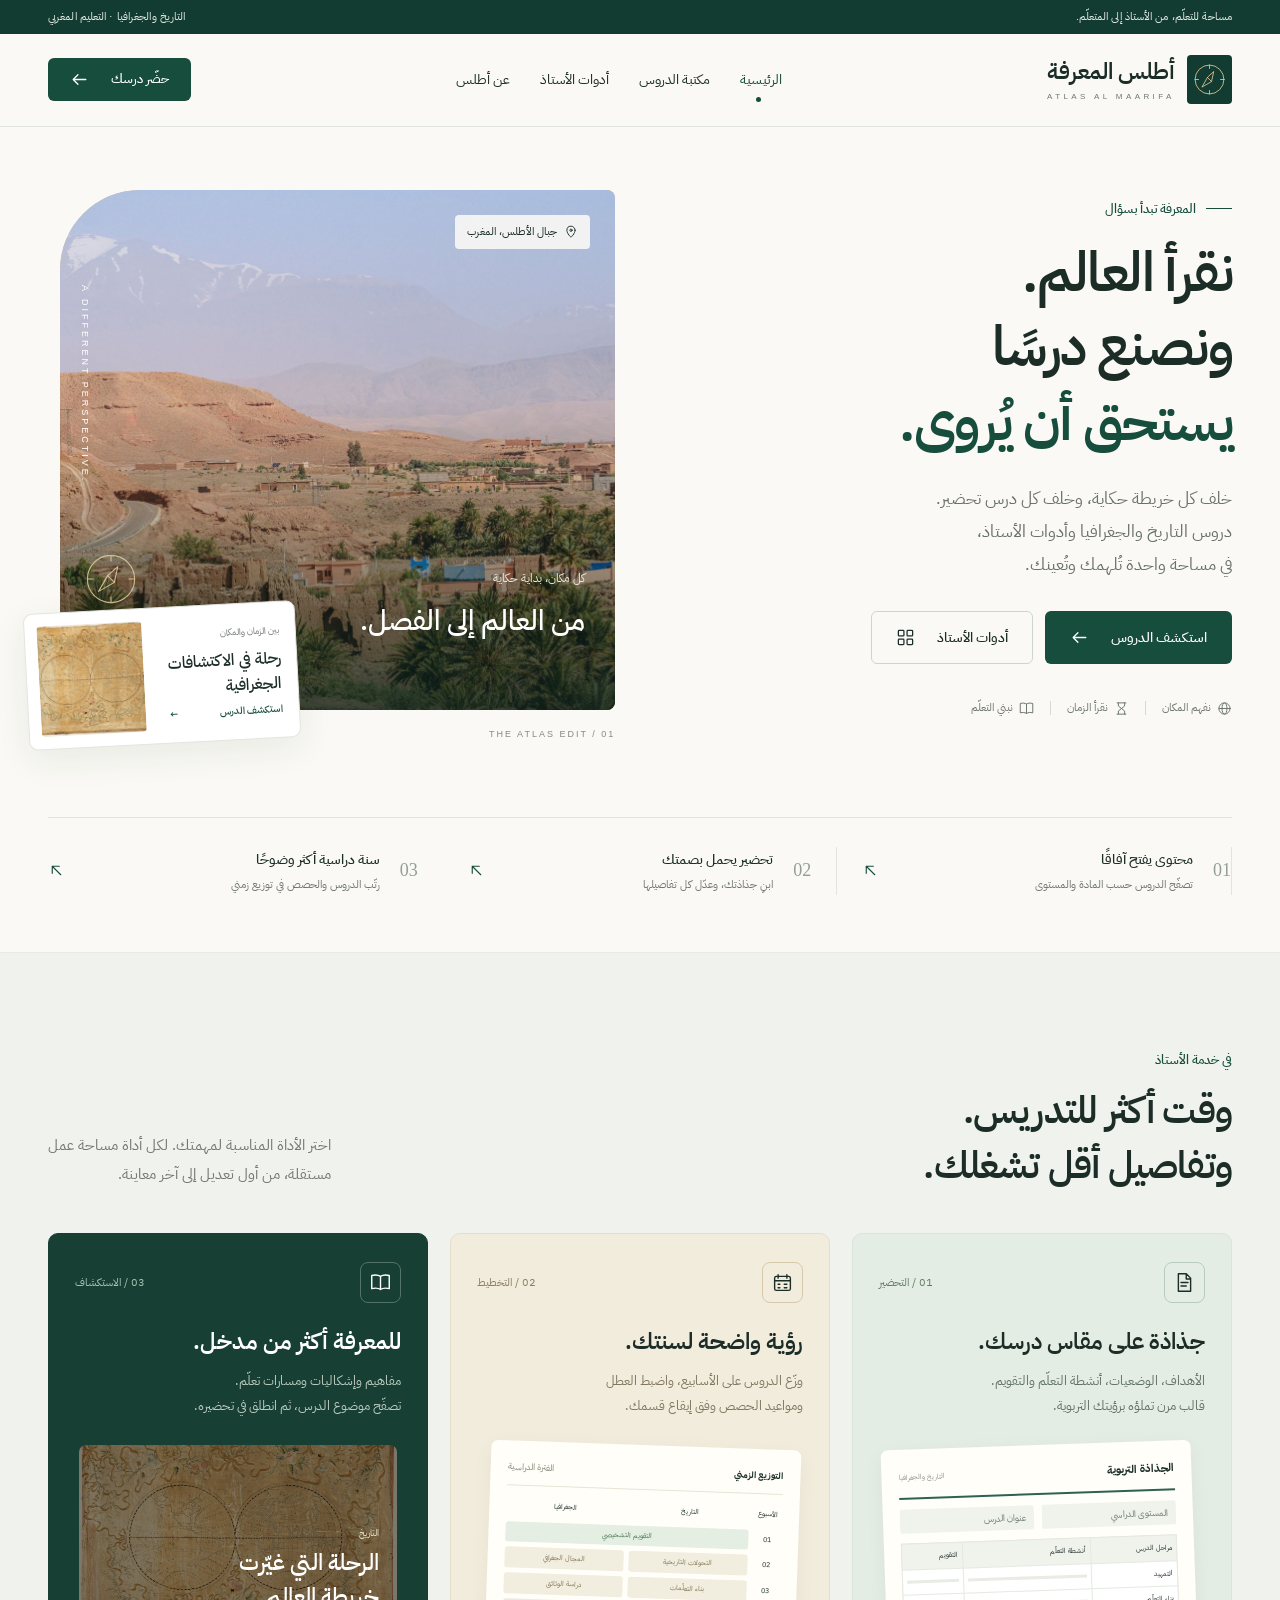
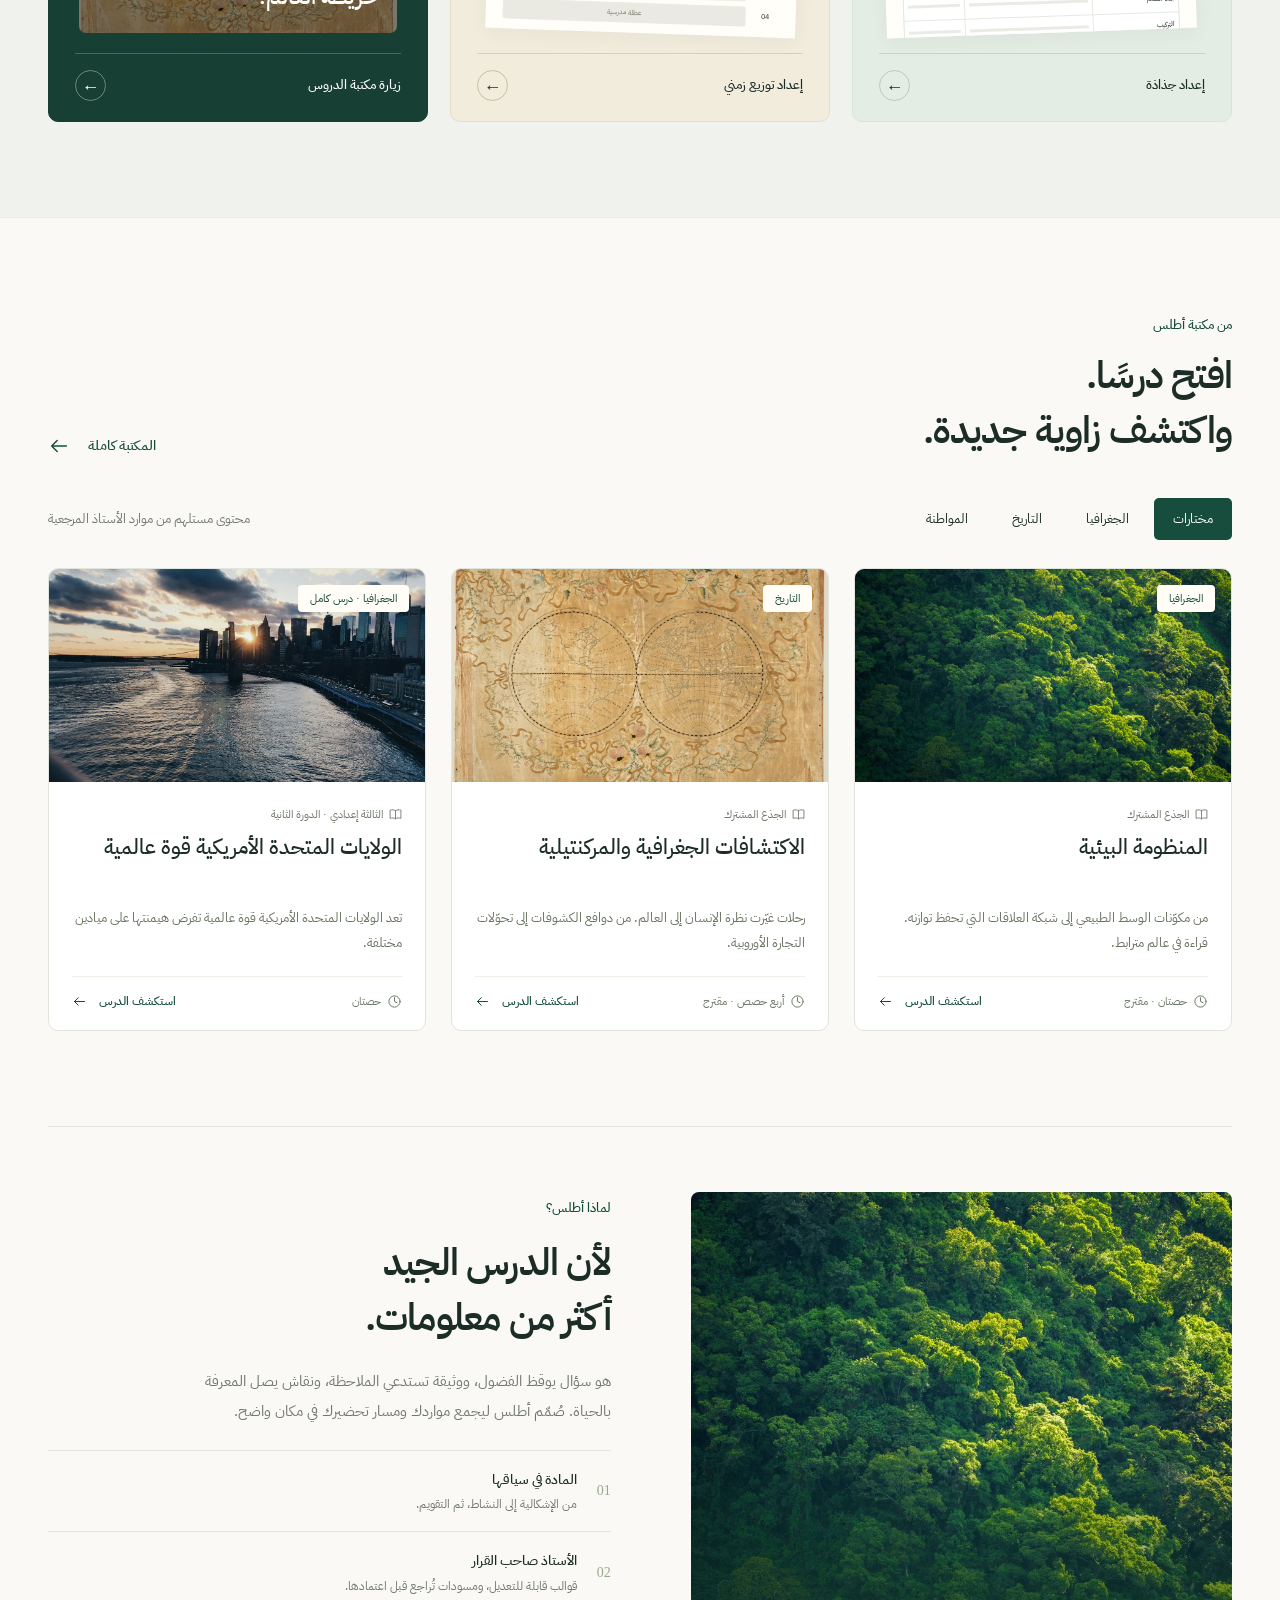
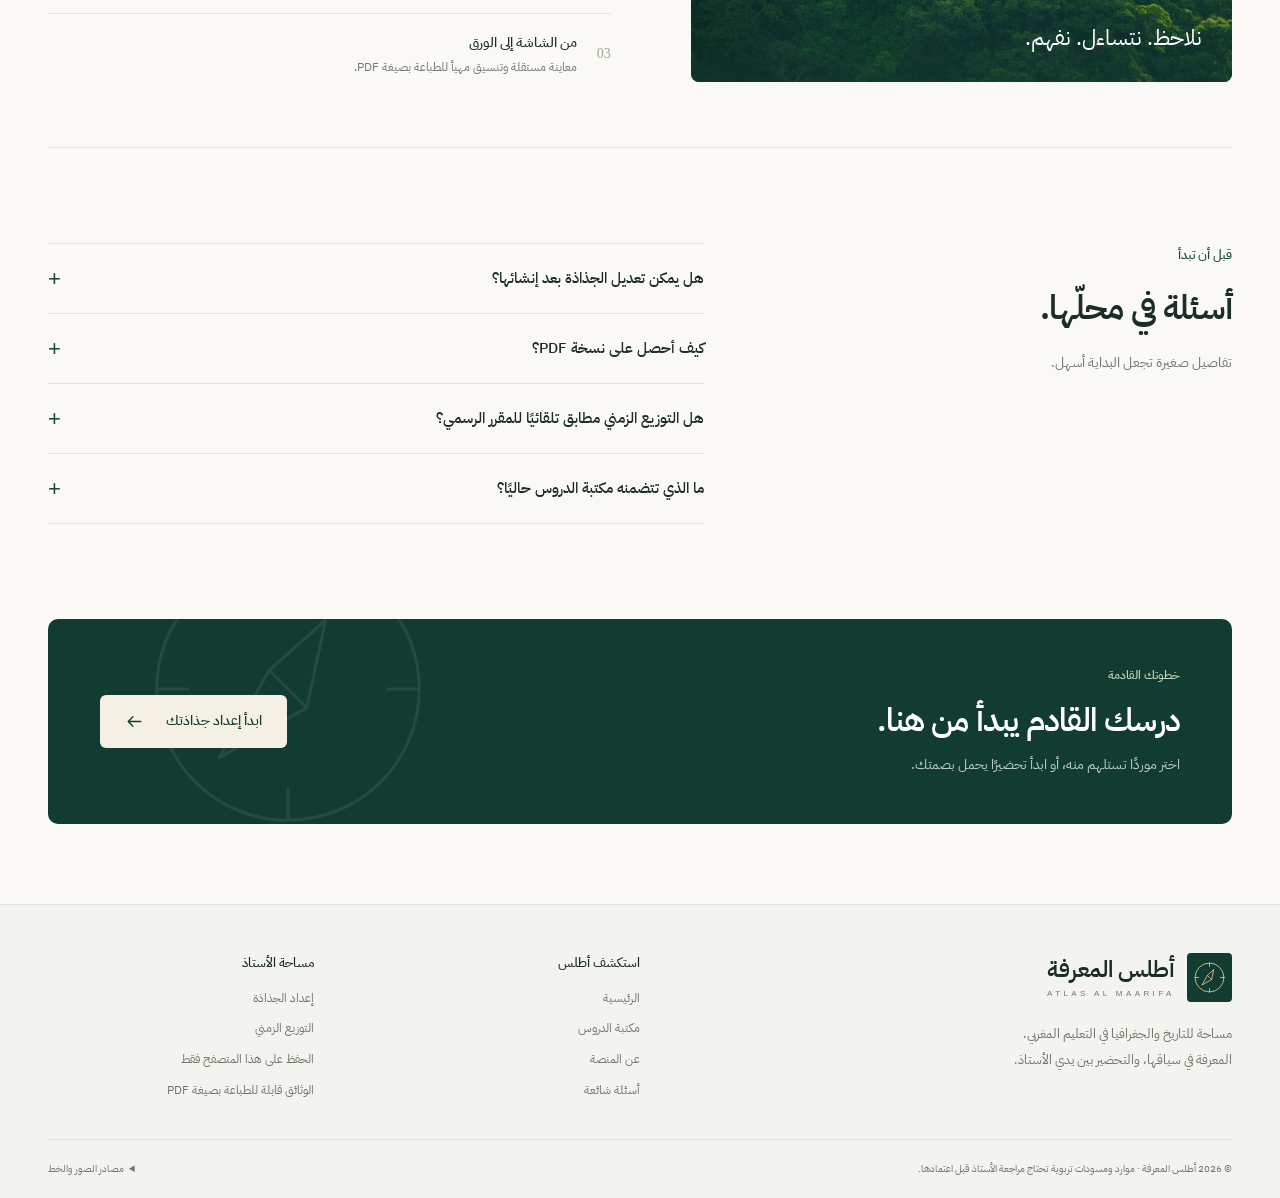
==== atlas-almaarifa/index.html @ 3ba86416 "Add Atlas Almaarifa history and geography teaching website Static Arabic (RTL) site for a Moroccan h" ====
<!doctype html>
<html lang="ar" dir="rtl">
<head>
  <meta charset="utf-8"><meta name="viewport" content="width=device-width,initial-scale=1">
  <title>أطلس المعرفة — نقرأ العالم، ونصنع الدرس</title>
  <meta name="description" content="مساحة لأستاذ التاريخ والجغرافيا في التعليم المغربي: دروس رقمية، إعداد الجذاذات والتوزيع الزمني، ووثائق جاهزة للطباعة.">
  <link rel="icon" href="assets/favicon.svg" type="image/svg+xml">
  <link rel="preload" href="assets/arabic-regular.ttf" as="font" type="font/ttf" crossorigin>
  <link rel="preload" href="assets/arabic-bold.ttf" as="font" type="font/ttf" crossorigin>
  <link rel="stylesheet" href="styles.css"><script src="data.js" defer></script><script src="app.js" defer></script>
</head>
<body data-page="home">
  <a class="skip-link" href="#main">تجاوز إلى المحتوى</a>
  <div class="announcement"><div class="container"><span>مساحة للتعلّم، من الأستاذ إلى المتعلّم.</span><span>التاريخ والجغرافيا · التعليم المغربي</span></div></div>
  <header id="siteHeader"></header>
  <main id="main">
    <section class="hero container">
      <div class="hero-copy">
        <p class="eyebrow"><span class="small-line"></span> المعرفة تبدأ بسؤال</p>
        <h1>نقرأ العالم.<br>ونصنع درسًا<br><span>يستحق أن يُروى.</span></h1>
        <p class="hero-description">خلف كل خريطة حكاية، وخلف كل درس تحضير.<br>دروس التاريخ والجغرافيا وأدوات الأستاذ،<br class="desktop-only"> في مساحة واحدة تُلهمك وتُعينك.</p>
        <div class="button-row"><a class="button primary" href="lessons.html">استكشف الدروس <svg><use href="assets/icons.svg#arrow"/></svg></a><a class="button outline" href="#services">أدوات الأستاذ <svg><use href="assets/icons.svg#grid"/></svg></a></div>
        <div class="hero-topics"><span><svg><use href="assets/icons.svg#globe"/></svg> نفهم المكان</span><i></i><span><svg><use href="assets/icons.svg#history"/></svg> نقرأ الزمان</span><i></i><span><svg><use href="assets/icons.svg#book"/></svg> نبني التعلّم</span></div>
      </div>
      <div class="hero-visual">
        <figure class="landscape">
          <img src="assets/atlas.jpg" alt="قرية وواحة نخيل أمام جبال الأطلس بالمغرب" width="1600" height="1044" fetchpriority="high">
          <div class="photo-location"><svg><use href="assets/icons.svg#pin"/></svg> جبال الأطلس، المغرب</div>
          <span class="vertical-caption" lang="en" dir="ltr">A DIFFERENT PERSPECTIVE.</span>
          <figcaption><span>كل مكان، بداية حكاية</span><strong>من العالم إلى الفصل.</strong></figcaption>
          <div class="compass-mark" aria-hidden="true"><svg><use href="assets/icons.svg#compass"/></svg></div>
        </figure>
        <a class="floating-note" href="lesson.html?id=discoveries"><img src="assets/map.jpg" alt="" width="120" height="105"><span><small>بين الزمان والمكان</small><strong>رحلة في الاكتشافات<br>الجغرافية</strong><b>استكشف الدرس <span aria-hidden="true">←</span></b></span></a>
        <span class="visual-index" dir="ltr">THE ATLAS EDIT / 01</span>
      </div>
    </section>
    <div class="path-strip container">
      <a href="lessons.html"><span class="step-no">01</span><div><strong>محتوى يفتح آفاقًا</strong><span>تصفّح الدروس حسب المادة والمستوى</span></div><svg><use href="assets/icons.svg#arrow-up"/></svg></a>
      <a href="fiche.html"><span class="step-no">02</span><div><strong>تحضير يحمل بصمتك</strong><span>ابنِ جذاذتك، وعدّل كل تفاصيلها</span></div><svg><use href="assets/icons.svg#arrow-up"/></svg></a>
      <a href="schedule.html"><span class="step-no">03</span><div><strong>سنة دراسية أكثر وضوحًا</strong><span>رتّب الدروس والحصص في توزيع زمني</span></div><svg><use href="assets/icons.svg#arrow-up"/></svg></a>
    </div>
    <section class="services-section section" id="services">
      <div class="container">
        <div class="section-heading"><div><p class="eyebrow">في خدمة الأستاذ</p><h2>وقت أكثر للتدريس.<br>وتفاصيل أقل تشغلك.</h2></div><p class="section-intro">اختر الأداة المناسبة لمهمتك. لكل أداة مساحة عمل<br class="desktop-only"> مستقلة، من أول تعديل إلى آخر معاينة.</p></div>
        <div class="services-grid">
          <a class="service-card mint" href="fiche.html">
            <div class="service-top"><span class="icon-tile"><svg><use href="assets/icons.svg#document"/></svg></span><span class="service-number">01 / التحضير</span></div>
            <h3>جذاذة على مقاس درسك.</h3><p>الأهداف، الوضعيات، أنشطة التعلّم والتقويم.<br>قالب مرن تملؤه برؤيتك التربوية.</p>
            <div class="mini-document" aria-hidden="true"><div class="mini-doc-head"><b>الجذاذة التربوية</b><span>التاريخ والجغرافيا</span></div><div class="mini-pills"><i>المستوى الدراسي</i><i>عنوان الدرس</i></div><div class="mini-table"><b>مراحل الدرس</b><b>أنشطة التعلّم</b><b>التقويم</b><span>التمهيد</span><i></i><i></i><span>بناء التعلّم</span><i></i><i></i><span>التركيب</span><i></i><i></i></div></div>
            <div class="service-link">إعداد جذاذة <span class="circle-arrow">←</span></div>
          </a>
          <a class="service-card sand" href="schedule.html">
            <div class="service-top"><span class="icon-tile"><svg><use href="assets/icons.svg#calendar"/></svg></span><span class="service-number">02 / التخطيط</span></div>
            <h3>رؤية واضحة لسنتك.</h3><p>وزّع الدروس على الأسابيع، واضبط العطل<br>ومواعيد الحصص وفق إيقاع قسمك.</p>
            <div class="mini-calendar" aria-hidden="true"><div><b>التوزيع الزمني</b><span>الفترة الدراسية</span></div><div class="calendar-columns"><span>الأسبوع</span><span>التاريخ</span><span>الجغرافيا</span><b>01</b><i class="cal-teal">التقويم التشخيصي</i><b>02</b><i>التحولات التاريخية</i><i>المجال الجغرافي</i><b>03</b><i>بناء التعلّمات</i><i>دراسة الوثائق</i><b>04</b><i class="cal-holiday">عطلة مدرسية</i></div></div>
            <div class="service-link">إعداد توزيع زمني <span class="circle-arrow">←</span></div>
          </a>
          <a class="service-card dark-service" href="lessons.html">
            <div class="service-top"><span class="icon-tile"><svg><use href="assets/icons.svg#book"/></svg></span><span class="service-number">03 / الاستكشاف</span></div>
            <h3>للمعرفة أكثر من مدخل.</h3><p>مفاهيم وإشكاليات ومسارات تعلّم.<br>تصفّح موضوع الدرس، ثم انطلق في تحضيره.</p>
            <div class="mini-library" aria-hidden="true"><img src="assets/map.jpg" alt="" loading="lazy"><div><small>التاريخ</small><b>الرحلة التي غيّرت<br>خريطة العالم.</b></div></div>
            <div class="service-link">زيارة مكتبة الدروس <span class="circle-arrow">←</span></div>
          </a>
        </div>
      </div>
    </section>
    <section class="section container lessons-section" id="featured">
      <div class="section-heading"><div><p class="eyebrow">من مكتبة أطلس</p><h2>افتح درسًا.<br>واكتشف زاوية جديدة.</h2></div><a href="lessons.html" class="text-link">المكتبة كاملة <svg><use href="assets/icons.svg#arrow"/></svg></a></div>
      <div class="featured-toolbar"><div class="filter-tabs" aria-label="تصفية الدروس"><button class="active" data-home-filter="all" aria-pressed="true">مختارات</button><button data-home-filter="geography" aria-pressed="false">الجغرافيا</button><button data-home-filter="history" aria-pressed="false">التاريخ</button><button data-home-filter="citizenship" aria-pressed="false">المواطنة</button></div><span class="muted small">محتوى مستلهم من موارد الأستاذ المرجعية</span></div>
      <div id="featuredLessons" class="lesson-grid"></div>
    </section>
    <section class="about-section container" id="about">
      <div class="about-image"><img src="assets/forest.jpg" alt="تفاصيل غطاء غابوي كثيف في ضوء الشمس" loading="lazy" width="1200" height="800"><span>نلاحظ. نتساءل. نفهم.</span></div>
      <div class="about-copy"><p class="eyebrow">لماذا أطلس؟</p><h2>لأن الدرس الجيد<br>أكثر من معلومات.</h2><p>هو سؤال يوقظ الفضول، ووثيقة تستدعي الملاحظة، ونقاش يصل المعرفة بالحياة. صُمّم أطلس ليجمع مواردك ومسار تحضيرك في مكان واضح.</p><div class="about-points"><div><span>01</span><p><strong>المادة في سياقها</strong>من الإشكالية إلى النشاط، ثم التقويم.</p></div><div><span>02</span><p><strong>الأستاذ صاحب القرار</strong>قوالب قابلة للتعديل، ومسودات تُراجع قبل اعتمادها.</p></div><div><span>03</span><p><strong>من الشاشة إلى الورق</strong>معاينة مستقلة وتنسيق مهيأ للطباعة بصيغة PDF.</p></div></div></div>
    </section>
    <section class="faq-section section container" id="faq"><div><p class="eyebrow">قبل أن تبدأ</p><h2>أسئلة في محلّها.</h2><p class="muted">تفاصيل صغيرة تجعل البداية أسهل.</p></div><div class="faq-list">
      <details><summary>هل يمكن تعديل الجذاذة بعد إنشائها؟<span>+</span></summary><p>نعم. يمكنك تعديل بيانات الدرس والأهداف ومراحل الحصة، وإضافة الأنشطة أو حذفها. تتحدث المعاينة مباشرة، ويمكن حفظ مسودة على هذا المتصفح للعودة إليها.</p></details>
      <details><summary>كيف أحصل على نسخة PDF؟<span>+</span></summary><p>داخل صفحة الجذاذة أو التوزيع، اضغط «طباعة / حفظ PDF». في نافذة الطباعة اختر «حفظ بصيغة PDF». يُصدَّر محتوى الوثيقة وحده دون قوائم الموقع.</p></details>
      <details><summary>هل التوزيع الزمني مطابق تلقائيًا للمقرر الرسمي؟<span>+</span></summary><p>الأداة تنظّم الدروس التي تدخلها حسب تاريخ البداية والأسابيع والعطل التي تحددها. النموذج المقترح مسودة عمل، وليس تقويمًا رسميًا؛ راجع المقرر الوزاري والمنهاج المعتمد قبل اعتماده.</p></details>
      <details><summary>ما الذي تتضمنه مكتبة الدروس حاليًا؟<span>+</span></summary><p>تضم درس الولايات المتحدة الأمريكية للثالثة إعدادي بنصوص الملف الأصلي ووثائقه المعاد تنظيمها، إضافة إلى خمس بطاقات تقديم وتحضير لبقية الدروس.</p></details>
    </div></section>
    <section class="closing container"><div><p class="eyebrow">خطوتك القادمة</p><h2>درسك القادم يبدأ من هنا.</h2><p>اختر موردًا تستلهم منه، أو ابدأ تحضيرًا يحمل بصمتك.</p></div><a class="button light-button" href="fiche.html">ابدأ إعداد جذاذتك <svg><use href="assets/icons.svg#arrow"/></svg></a><svg class="closing-compass" aria-hidden="true"><use href="assets/icons.svg#compass"/></svg></section>
  </main>
  <footer id="siteFooter"></footer><div id="toast" role="status" aria-live="polite"></div>
</body></html>
---- atlas-almaarifa/styles.css ----
@font-face{font-family:Plex;src:url("assets/arabic-regular.ttf") format("truetype");font-weight:400;font-display:swap}
@font-face{font-family:Plex;src:url("assets/arabic-medium.ttf") format("truetype");font-weight:500;font-display:swap}
@font-face{font-family:Plex;src:url("assets/arabic-semibold.ttf") format("truetype");font-weight:600;font-display:swap}
@font-face{font-family:Plex;src:url("assets/arabic-bold.ttf") format("truetype");font-weight:700;font-display:swap}
:root{--ink:#1c2d28;--green:#164d3d;--deep:#123c31;--muted:#717872;--line:#e1e5df;--cream:#faf9f5;--mint:#eaf1eb;--gold:#c8ae76;--radius:12px;--font:Plex,Tahoma,sans-serif}
*{box-sizing:border-box}html{scroll-behavior:smooth;scroll-padding-top:100px}body{margin:0;background:var(--cream);color:var(--ink);font-family:var(--font);font-size:16px;line-height:1.8;-webkit-font-smoothing:antialiased}
h1,h2,h3,h4,p,figure{margin:0}h1,h2,h3,h4{font-weight:600}h1{font-size:48px;line-height:1.4;letter-spacing:-1.3px}h2{font-size:38px;line-height:1.45;letter-spacing:-.8px}h3{font-size:23px;line-height:1.55}
a{color:inherit;text-decoration:none}button,input,select,textarea{font:inherit}button,a,input,select,textarea{-webkit-tap-highlight-color:transparent}button{cursor:pointer}button:disabled{opacity:.5;cursor:not-allowed}button{color:inherit}img{max-width:100%;display:block;object-fit:cover}svg{width:22px;height:22px;fill:none;stroke:currentColor;stroke-width:1.6;stroke-linecap:round;stroke-linejoin:round;flex-shrink:0}
:focus-visible{outline:3px solid #bf8c40;outline-offset:4px}[hidden]{display:none!important}::selection{background:#dce8cd;color:var(--ink)}
.container{width:min(1220px,calc(100% - 96px));margin-inline:auto}.section{padding-block:95px}.eyebrow{font-size:13px;font-weight:500;color:var(--green);margin-bottom:16px;display:flex;align-items:center;gap:10px}.small-line{width:26px;height:1px;background:var(--green)}
.muted{color:var(--muted)}.small{font-size:13px}.sr-only{position:absolute;width:1px;height:1px;overflow:hidden;clip:rect(0,0,0,0);white-space:nowrap}
.skip-link{position:fixed;top:-90px;right:12px;padding:12px 25px;background:var(--deep);color:white;z-index:200}.skip-link:focus{top:8px}
.announcement{background:var(--deep);color:#e7ece7;font-size:11px;letter-spacing:.1px}.announcement .container{display:flex;justify-content:space-between;padding-block:7px}
#siteHeader{background:rgba(250,249,245,.98);border-bottom:1px solid var(--line);position:relative;z-index:40}.header-inner{height:92px;display:flex;align-items:center;justify-content:space-between;gap:22px}
.brand{display:inline-flex;align-items:center;gap:12px;flex-shrink:0}.brand-mark{width:45px;height:49px;background:var(--deep);border-radius:4px;display:grid;place-items:center;color:#e1cca0}.brand-mark svg{width:33px;height:33px;stroke-width:1.2}.brand strong{font-size:23px;font-weight:600;display:block;line-height:1.5}.brand small{display:block;font-family:Arial,sans-serif;font-size:8px;letter-spacing:3.4px;font-weight:500;color:var(--muted)}
.nav-links{display:flex;align-items:center;gap:30px;font-size:14px}.nav-links>a{padding-block:33px;position:relative;transition:color .2s}.nav-links>a:hover,.nav-links>a[aria-current=page]{color:var(--green)}.nav-links>a[aria-current=page]:after{content:"";position:absolute;bottom:23px;width:5px;height:5px;right:50%;border-radius:50%;background:var(--green)}
.menu-toggle{display:none;border:0;background:transparent;padding:8px}.header-cta{font-size:13px!important;min-height:43px!important;padding:9px 21px!important}
.button{display:inline-flex;align-items:center;justify-content:center;gap:22px;padding:13px 24px;min-height:53px;border:1px solid transparent;border-radius:6px;font-weight:500;font-size:14px;line-height:1.6;transition:background .2s,transform .2s,border-color .2s}.button svg{width:19px;height:19px}.primary{background:var(--green);color:white}.primary:hover{background:#0e392c;transform:translateY(-2px)}.outline{border-color:#cdd6cd;background:transparent}.outline:hover{background:#ecf0e9;border-color:#7d9c8e}.light-button{background:#f4f0e3;color:var(--deep)}.light-button:hover{background:white}.button-row{display:flex;gap:12px;align-items:center;flex-wrap:wrap}.text-link{display:inline-flex;align-items:center;gap:18px;font-size:14px;font-weight:500;color:var(--green)}.text-link:hover{text-decoration:underline;text-underline-offset:6px}.compact{min-height:42px;padding:9px 16px;font-size:13px;gap:10px}.full-width{width:100%}
.hero{display:grid;grid-template-columns:1fr 1.03fr;gap:66px;align-items:center;padding-top:55px;padding-bottom:70px;min-height:690px}.hero-copy{padding-bottom:14px}.hero h1{font-size:clamp(46px,4.3vw,64px);font-weight:600;line-height:1.35;letter-spacing:-1.6px}.hero h1 span{color:var(--green)}.hero-description{font-size:17px;color:#68716a;line-height:1.95;margin-top:23px;margin-bottom:30px}.hero-topics{display:flex;align-items:center;gap:16px;margin-top:34px;font-size:11px;color:#6e786e}.hero-topics>span{display:flex;gap:6px;align-items:center;white-space:nowrap}.hero-topics svg{width:15px;height:15px}.hero-topics i{height:14px;width:1px;background:#d6dbd2}
.hero-visual{position:relative;min-width:0;margin-bottom:28px;padding-left:12px}.landscape{height:520px;position:relative;border-radius:80px 8px 8px 8px;overflow:hidden;background:#ddc4a2}.landscape>img{width:100%;height:100%;object-position:56% 50%}.landscape:after{content:"";position:absolute;inset:0;background:linear-gradient(0deg,rgba(16,36,30,.8),transparent 60%)}.photo-location{position:absolute;top:25px;right:25px;z-index:1;background:rgba(250,249,245,.9);color:var(--ink);padding:7px 12px;border-radius:4px;font-size:11px;display:flex;gap:7px;align-items:center}.photo-location svg{width:14px;height:14px}.vertical-caption{position:absolute;left:20px;top:95px;writing-mode:vertical-rl;font:9px Arial,sans-serif;letter-spacing:3px;color:#fff;z-index:1}.landscape figcaption{position:absolute;right:30px;bottom:64px;z-index:2;color:white}.landscape figcaption>span{font-size:12px;color:#e4e7d9}.landscape figcaption strong{display:block;font-size:28px;font-weight:500;margin-top:4px}.compass-mark{position:absolute;bottom:95px;left:24px;z-index:2;color:#e3cf9d;opacity:.85}.compass-mark svg{width:54px;height:54px;stroke-width:1}.floating-note{position:absolute;bottom:-34px;left:-22px;z-index:3;display:flex;gap:16px;padding:12px;background:#fff;border:1px solid #e4e5df;border-radius:9px;box-shadow:0 10px 35px #263e2914;transform:rotate(-3deg);transition:transform .25s;direction:ltr}.floating-note:hover{transform:rotate(0)}.floating-note>img{width:105px;height:111px;border-radius:4px}.floating-note>span{direction:rtl;padding:0 4px 0 8px;text-align:right}.floating-note small{font-size:9px;color:var(--muted)}.floating-note strong{display:block;font-size:16px;line-height:1.6;font-weight:500;margin:3px 0}.floating-note b{font-size:10px;font-weight:500;color:var(--green);display:flex;justify-content:space-between;gap:15px}.visual-index{position:absolute;right:0;bottom:-29px;font:9px Arial,sans-serif;letter-spacing:2px;color:#858a7d}
.path-strip{display:grid;grid-template-columns:repeat(3,1fr);border-top:1px solid var(--line);padding-block:29px;margin-bottom:28px}.path-strip>a{display:flex;align-items:center;gap:20px;padding-inline:25px;border-inline-start:1px solid var(--line)}.path-strip>a:first-child{padding-right:0}.path-strip>a:last-child{border:0;padding-left:0}.step-no{font:18px Georgia,serif;color:#91a090}.path-strip strong{display:block;font-size:14px;font-weight:500}.path-strip div>span{display:block;font-size:11px;color:var(--muted);margin-top:3px}.path-strip svg{width:17px;height:17px;margin-right:auto;color:var(--green);transition:transform .2s}.path-strip a:hover svg{transform:translate(-3px,-3px)}
.services-section{background:#f0f2ed;border-block:1px solid #e8ebe3}.section-heading{display:flex;align-items:end;justify-content:space-between;gap:35px;margin-bottom:40px}.section-heading .eyebrow{margin-bottom:12px}.section-intro{font-size:15px;color:var(--muted);max-width:420px;padding-bottom:5px;line-height:1.9}.services-grid{display:grid;grid-template-columns:repeat(3,1fr);gap:22px}.service-card{padding:28px 26px 20px;min-width:0;border-radius:10px;overflow:hidden;border:1px solid #dce3d8;transition:transform .25s,box-shadow .25s;display:flex;flex-direction:column}.service-card:hover{transform:translateY(-5px);box-shadow:0 12px 24px #1d392014}.mint{background:#e4ede3}.sand{background:#f2ecdd;border-color:#e6ddc9}.dark-service{background:#173f34;color:white;border-color:#173f34}.service-top{display:flex;justify-content:space-between;align-items:center;margin-bottom:21px}.icon-tile{width:41px;height:41px;border:1px solid #b8ccbb;border-radius:8px;display:grid;place-items:center}.icon-tile svg{width:21px;height:21px}.sand .icon-tile{border-color:#d7c8ab}.dark-service .icon-tile{border-color:#537369}.service-number{font-size:11px;color:#677b69}.sand .service-number{color:#8c7e5f}.dark-service .service-number{color:#aac1b4}.service-card h3{font-size:23px;margin-bottom:8px}.service-card>p{font-size:13px;color:#637266;line-height:1.95;margin-bottom:26px}.sand>p{color:#81775f}.dark-service>p{color:#bdccc1}
.mini-document,.mini-calendar{background:#fffef9;border-radius:7px 7px 0 0;padding:18px 17px 12px;margin:0 8px;height:188px;box-shadow:0 5px 20px #1c35200c;overflow:hidden;font-size:9px;transform:rotate(-2deg);transform-origin:bottom;transition:transform .3s}.service-card:hover .mini-document,.service-card:hover .mini-calendar{transform:rotate(0)}.mini-doc-head{display:flex;align-items:center;justify-content:space-between;border-bottom:2px solid #2d6150;padding-bottom:10px;margin-bottom:10px}.mini-doc-head b{font-size:11px}.mini-doc-head span{font-size:7px;color:#8b9388}.mini-pills{display:flex;gap:8px;margin:10px 0}.mini-pills i{background:#eff3ec;padding:4px 8px;border-radius:2px;font-style:normal;color:#6c7c6d;flex:1}.mini-table{display:grid;grid-template-columns:1fr 1.5fr .7fr;gap:1px;background:#e4e9e1;border:1px solid #e4e9e1;font-size:7px}.mini-table>*{padding:6px 4px;background:white;font-weight:400}.mini-table>b{background:#eff3ec}.mini-table i:after{content:"";display:block;height:3px;background:#e9ece5;margin-top:4px}.mini-calendar{transform:rotate(2deg);font-size:9px}.mini-calendar>div:first-child{display:flex;justify-content:space-between;border-bottom:1px solid #e9e4d6;padding-bottom:10px;margin-bottom:10px}.mini-calendar>div:first-child span{color:#8c8577}.calendar-columns{display:grid;grid-template-columns:28px 1fr 1fr;gap:5px;font-size:7px;text-align:center}.calendar-columns>*{padding:4px 0;font-style:normal;font-weight:400}.calendar-columns>i{background:#f1eddf;color:#827553;border-radius:3px}.calendar-columns .cal-teal{grid-column:span 2;background:#e4eee3;color:#42714f}.calendar-columns .cal-holiday{grid-column:span 2;background:#eae9e2;color:#7a7b70}.service-link{border-top:1px solid #c4d4c5;margin-top:20px;padding-top:16px;display:flex;align-items:center;justify-content:space-between;font-size:13px;font-weight:500}.sand .service-link{border-color:#d9d0bb}.dark-service .service-link{border-color:#48695a}.circle-arrow{border:1px solid #b8ccba;width:31px;height:31px;border-radius:50%;display:grid;place-items:center;font-size:18px;font-family:Arial,sans-serif}.sand .circle-arrow{border-color:#c9bea2}.dark-service .circle-arrow{border-color:#6a8978}.mini-library{height:188px;position:relative;border-radius:7px;overflow:hidden;margin-inline:4px}.mini-library>img{width:100%;height:100%;filter:brightness(.55)}.mini-library>div{position:absolute;bottom:18px;right:18px}.mini-library small{font-size:9px;color:#eadfc4}.mini-library b{display:block;font-weight:500;font-size:23px;line-height:1.5}
.featured-toolbar,.library-toolbar{display:flex;align-items:center;justify-content:space-between;gap:20px;margin-bottom:28px}.filter-tabs{display:flex;gap:6px;flex-wrap:wrap}.filter-tabs button{background:none;border:1px solid transparent;border-radius:5px;padding:8px 18px;font-size:13px;transition:background .2s}.filter-tabs button:hover{background:#edf0e8}.filter-tabs button.active{background:var(--green);color:white}.lesson-grid{display:grid;grid-template-columns:repeat(3,minmax(0,1fr));gap:25px}.lesson-card{border:1px solid #e0e5dd;border-radius:10px;background:#fff;overflow:hidden;display:flex;flex-direction:column;transition:transform .25s,box-shadow .25s}.lesson-card:hover{transform:translateY(-5px);box-shadow:0 10px 26px #293f2710}.lesson-card-image{height:213px;position:relative;overflow:hidden;background:#d9e2d8}.lesson-card-image img{height:100%;width:100%;transition:transform .6s}.lesson-card:hover img{transform:scale(1.045)}.subject-badge{position:absolute;right:16px;top:16px;font-size:11px;padding:4px 12px;background:#fffdf5;color:var(--green);border-radius:4px}.lesson-card-body{padding:23px 23px 18px;display:flex;flex-direction:column;flex:1}.lesson-card .card-level{font-size:11px;color:#8b9188;display:flex;align-items:center;gap:6px;margin-bottom:8px}.card-level svg{width:13px;height:13px}.lesson-card h3{font-size:21px;line-height:1.5;min-height:63px;font-weight:500}.lesson-card p{color:#7b8278;font-size:13px;line-height:1.9;margin-top:11px;flex:1}.card-bottom{display:flex;align-items:center;justify-content:space-between;border-top:1px solid #edf0e9;margin-top:20px;padding-top:14px;font-size:12px;color:var(--green)}.card-bottom>span:first-child{display:flex;gap:6px;align-items:center;color:#8b9087;font-size:11px}.card-bottom svg{width:15px;height:15px}.card-bottom b{font-weight:500;display:flex;gap:12px;align-items:center}
.about-section{display:grid;grid-template-columns:1fr 1.04fr;gap:80px;align-items:center;border-block:1px solid var(--line);padding-block:65px}.about-image{height:490px;border-radius:8px;overflow:hidden;position:relative}.about-image img{width:100%;height:100%}.about-image:after{position:absolute;inset:0;content:"";background:linear-gradient(0deg,#143b30b3,transparent 50%)}.about-image>span{position:absolute;bottom:25px;right:30px;color:#fff;z-index:1;font-size:22px}.about-copy>p:not(.eyebrow){margin-top:20px;font-size:15px;color:var(--muted);line-height:2;max-width:440px}.about-points{margin-top:24px}.about-points>div{display:flex;gap:20px;align-items:center;border-top:1px solid var(--line);padding:16px 0}.about-points>div:last-child{padding-bottom:0}.about-points>div>span{font:14px Georgia,serif;color:#9aa78f}.about-points p{font-size:12px;color:var(--muted)}.about-points strong{display:block;color:var(--ink);font-weight:500;font-size:14px;margin-bottom:2px}
.faq-section{display:grid;grid-template-columns:.8fr 1.2fr;gap:90px}.faq-section h2{font-size:34px}.faq-section>div>p.muted{margin-top:18px;font-size:14px}.faq-list details{border-bottom:1px solid var(--line)}.faq-list details:first-child{border-top:1px solid var(--line)}.faq-list summary{list-style:none;cursor:pointer;font-size:15px;font-weight:500;padding:21px 0;display:flex;align-items:center;justify-content:space-between;gap:20px}.faq-list summary::-webkit-details-marker{display:none}.faq-list summary>span{font:22px Arial,sans-serif;font-weight:300;color:var(--green);transition:transform .2s}.faq-list details[open] summary>span{transform:rotate(45deg)}.faq-list details>p{font-size:13px;color:var(--muted);padding-bottom:22px;line-height:2}
.closing{position:relative;isolation:isolate;background:var(--deep);border-radius:10px;padding:46px 52px;color:#fff;display:flex;align-items:center;justify-content:space-between;gap:30px;overflow:hidden;margin-bottom:80px}.closing .eyebrow{color:#c5d7bd;font-size:12px;margin-bottom:10px}.closing h2{font-size:32px}.closing p:not(.eyebrow){font-size:14px;color:#bdd0c2;margin-top:9px}.closing .button{flex-shrink:0}.closing-compass{position:absolute;width:300px;height:300px;left:90px;top:-80px;z-index:-1;opacity:.08;stroke-width:.5}
#siteFooter{border-top:1px solid var(--line);padding-top:48px;background:#f3f4ef}.footer-main{display:grid;grid-template-columns:2fr 1fr 1fr;gap:60px;padding-bottom:38px}.footer-main>div:first-child>p{font-size:13px;color:#7b8277;margin-top:18px;max-width:320px;line-height:2}.footer-links{display:flex;flex-direction:column;align-items:flex-start;gap:9px;font-size:12px;color:#747d70}.footer-links h3{font-size:13px;color:var(--ink);margin-bottom:6px;font-weight:500}.footer-links a:hover{color:var(--green);text-decoration:underline}.footer-bottom{display:flex;justify-content:space-between;align-items:start;gap:25px;border-top:1px solid var(--line);padding-block:20px;font-size:10px;color:#8a9184}.credits summary{cursor:pointer}.credits div{display:grid;gap:4px;margin-top:10px}.credits a{text-decoration:underline}.footer-note{max-width:490px}
.breadcrumbs{display:flex;gap:12px;align-items:center;flex-wrap:wrap;font-size:11px;color:#8c9588;padding-block:24px}.breadcrumbs a:hover{color:var(--green)}.breadcrumbs>span:last-child{color:#526452}.library-intro{background:#edf2e9;padding-bottom:45px}.library-intro h1{font-size:44px}.library-intro .section-heading{align-items:center;margin-top:22px;margin-bottom:25px}.library-intro .section-heading p:not(.eyebrow){font-size:15px;color:var(--muted);margin-top:13px}.library-globe{width:115px;height:115px;color:#a3b59c;stroke-width:.6;margin-left:35px}.library-search{display:flex;align-items:center;gap:17px;padding:8px 17px 8px 8px;border:1px solid #d8e0d2;background:white;border-radius:8px;max-width:780px}.library-search>svg{color:#90a08b}.library-search>input{border:0;outline:0;background:none;min-width:0;flex:1;font-size:14px;padding:9px}.library-search:focus-within{border-color:var(--green);box-shadow:0 0 0 3px #164d3d10}.library-search .button{padding:10px 30px;min-height:44px}
.library-content{padding-block:42px 70px}.library-toolbar{border-bottom:1px solid var(--line);padding-bottom:22px;margin-bottom:20px}.level-filter select{padding:8px 12px;background:#fff;border:1px solid var(--line);border-radius:5px;font-size:12px;min-width:170px}.result-meta{display:flex;justify-content:space-between;font-size:11px;color:var(--muted);margin-bottom:22px}.resource-notice{margin-top:38px;padding:20px 23px;background:#eef1e9;border:1px solid #e0e7d8;border-radius:7px;display:flex;gap:15px;font-size:12px;color:#74816b;line-height:2}.resource-notice svg{color:#718863;margin-top:4px}.resource-notice strong{display:block;font-weight:500;color:#4d6543}.empty-state{text-align:center;padding:80px 25px}.empty-state>svg{width:45px;height:45px;color:#9cad91}.empty-state h2{font-size:25px;margin-top:17px}.empty-state p{color:var(--muted);font-size:14px;margin-block:12px 25px}
.lesson-page{padding-bottom:50px}.lesson-hero{display:grid;grid-template-columns:1fr 1fr;gap:60px;align-items:center;padding-block:28px 55px}.lesson-hero h1{font-size:40px;line-height:1.5;margin-block:14px}.lesson-meta{display:flex;gap:12px;flex-wrap:wrap;font-size:12px;color:#77866e}.inline-badge{background:#e8efdf;padding:4px 12px;border-radius:4px;color:var(--green)}.lesson-hero p{font-size:15px;color:var(--muted);line-height:2;margin-bottom:24px}.lesson-cover{position:relative;height:365px}.lesson-cover>img{width:100%;height:100%;border-radius:9px}.lesson-cover figcaption{position:absolute;bottom:14px;left:14px;background:#fff9;border-radius:3px;padding:3px 10px;font-size:10px}.lesson-layout{display:grid;grid-template-columns:245px 1fr;gap:50px;border-top:1px solid var(--line);padding-block:40px}.lesson-sidebar{position:sticky;top:25px;align-self:start;border:1px solid var(--line);border-radius:8px;padding:22px}.lesson-sidebar h3{font-size:15px;margin-bottom:15px}.lesson-sidebar a{display:flex;gap:15px;font-size:12px;color:#76836c;padding-block:10px;border-bottom:1px solid #e8ece3}.lesson-sidebar a:hover{color:var(--green)}.lesson-sidebar a:last-child{border-bottom:0}.lesson-body section{scroll-margin-top:30px;margin-bottom:40px}.lesson-body h2{font-size:25px;margin-bottom:18px}.question-box{padding:25px 30px;background:#eaf0e4;border-radius:7px;font-size:20px;line-height:1.9;font-weight:500}.objectives-list{list-style:none;padding:0;display:grid;gap:12px}.objectives-list li{display:flex;align-items:start;gap:12px;font-size:15px;color:#68785e}.objectives-list svg{width:18px;height:18px;color:var(--green);margin-top:5px}.learning-step{padding:22px 0;border-top:1px solid var(--line);display:flex;gap:22px}.learning-step>span{font:24px Georgia,serif;color:#b7c1aa}.learning-step h3{font-size:18px;margin-bottom:5px}.learning-step p{color:var(--muted);font-size:14px;line-height:2}.assessment-list{padding-right:22px;color:#66755c;line-height:2.5;font-size:14px}.lesson-action{padding:25px;background:#173f34;border-radius:7px;color:#fff;display:flex;align-items:center;justify-content:space-between;gap:20px}.lesson-action h3{font-size:20px}.lesson-action p{font-size:12px;color:#b8cbb5}.related-section{border-top:1px solid var(--line);padding-top:45px}.related-section h2{font-size:29px}
.studio-body{background:#f1f3ee}.studio-body #siteHeader{background:#fafbf7}.studio-main{width:min(1370px,calc(100% - 64px));padding-bottom:65px}.studio-heading{display:flex;justify-content:space-between;align-items:end;gap:30px;margin-block:13px 30px}.studio-heading h1{font-size:36px}.studio-heading p:not(.eyebrow){font-size:14px;color:var(--muted);margin-top:9px}.studio-heading .eyebrow{margin-bottom:8px}.studio-toolbar{display:flex;justify-content:space-between;align-items:center;gap:20px;padding:15px 19px;background:#fff;border:1px solid var(--line);border-radius:8px;margin-bottom:25px}.studio-toolbar>span{font-size:12px;color:#7c8973}.studio-toolbar>div{display:flex;gap:10px}.status-dot{width:6px;height:6px;display:inline-block;background:#4d9767;border-radius:50%;margin-left:6px}.studio-layout{display:grid;grid-template-columns:380px minmax(0,1fr);gap:30px;align-items:start}.editor-panel{background:#fff;border:1px solid var(--line);border-radius:9px;overflow:hidden}.editor-section{padding:24px;border-bottom:1px solid var(--line)}.editor-section:last-child{border:0}.editor-title{display:flex;align-items:center;gap:12px;margin-bottom:22px}.editor-title>span{width:27px;height:27px;background:#ecf1e8;border-radius:4px;color:#7b8f6c;display:grid;place-items:center;font:11px Arial,sans-serif}.editor-title h2{font-size:18px;letter-spacing:0}.editor-panel label{display:flex;flex-direction:column;gap:6px;font-size:12px;color:#53654b;margin-bottom:17px}.editor-panel label:last-child{margin-bottom:0}.editor-panel input,.editor-panel textarea,.editor-panel select{width:100%;padding:10px 12px;background:#fdfdfa;border:1px solid #dfe4d9;border-radius:5px;color:#36452e;font-size:12px;line-height:1.8;outline:0}.editor-panel textarea{resize:vertical;min-height:60px}.editor-panel input:focus,.editor-panel textarea:focus,.editor-panel select:focus{border-color:#7e9d6c;box-shadow:0 0 0 3px #164d3d08}.editor-panel input::placeholder,.editor-panel textarea::placeholder{color:#a1aa99}.editor-panel small{font-size:10px;color:#8c9784;font-weight:400}.form-columns{display:grid;grid-template-columns:1fr 1fr;gap:12px;margin-bottom:17px}.form-columns>label{margin-bottom:0}.field-help{font-size:10px;line-height:1.9;color:#8b9582;margin-bottom:18px}
.activity-editor{padding:16px 13px;border:1px solid #dfe5d8;background:#fafbf7;border-radius:6px;margin-bottom:14px}.activity-editor-head{display:flex;align-items:center;justify-content:space-between;margin-bottom:12px}.activity-editor-head>strong{font-size:12px;font-weight:500}.activity-remove{border:0;background:transparent;color:#a17d69;display:flex;align-items:center;padding:4px;font-size:11px;gap:4px}.activity-remove svg{width:14px;height:14px}.activity-editor label{font-size:11px;margin-bottom:10px}.activity-editor .form-columns{grid-template-columns:1.6fr .8fr}.activity-editor input,.activity-editor textarea{background:white}.preview-panel{min-width:0}.preview-label{display:flex;align-items:center;justify-content:space-between;margin-bottom:16px;font-size:11px;color:#8c9785}.preview-label>span{display:flex;align-items:center;gap:8px}.preview-label svg{width:16px;height:16px}.preview-label b{font:10px Arial,sans-serif;font-weight:400;direction:ltr}.paper-wrap{box-shadow:0 4px 18px #24361e09;border:1px solid #dfe5d8;overflow:auto;background:white}.paper{background:white;padding:35px 30px;min-height:900px;font-size:12px;line-height:1.9;overflow-wrap:anywhere;color:#2c3b28}.paper .paper-header{display:flex;justify-content:space-between;gap:15px;font-size:9px;color:#78866c;border-bottom:2px solid #305b3a;padding-bottom:14px;margin-bottom:22px}.paper-header strong{font-size:15px;color:#315239;display:block}.paper-header span{display:block}.paper .paper-kicker{text-align:center;color:#6f875e;font-size:10px}.paper h2{text-align:center;font-size:23px;line-height:1.6;margin-block:7px 22px;letter-spacing:0;color:#26452c}.paper-info{display:grid;grid-template-columns:1fr 1fr;gap:0;margin-bottom:23px;border:1px solid #dce4d4}.paper-info>div{padding:9px 12px;font-size:10px;display:flex;gap:5px;border-bottom:1px solid #e7ece1}.paper-info>div:nth-child(even){border-right:1px solid #e7ece1}.paper-info b{font-weight:500;color:#7c8a6e;white-space:nowrap}.paper h3{font-size:13px;letter-spacing:0;padding-bottom:7px;border-bottom:1px solid #e3e8da;margin-bottom:8px;color:#47643a}.paper section{margin-bottom:20px}.paper p{font-size:11px;white-space:pre-line}.paper ul{margin-block:0;padding-right:18px;font-size:11px}.paper table{border-collapse:collapse;width:100%;table-layout:fixed;font-size:10px}.paper th,.paper td{border:1px solid #d9e2cf;padding:9px 8px;text-align:right;vertical-align:top;white-space:pre-line;overflow-wrap:anywhere}.paper th{font-weight:500;background:#eaf0e2;color:#47643a}.paper th:first-child{width:18%}.paper th:last-child{width:23%}.paper td strong{font-weight:500;display:block}.paper td small{font-size:9px;color:#91a080}.paper-footer{border-top:1px solid #dce4d3;margin-top:25px;padding-top:10px;color:#96a18b;font-size:8px;display:flex;justify-content:space-between;gap:20px}.print-help{font-size:11px;color:#8c9782;line-height:2;padding:16px 5px}.schedule-summary{background:#e4eddd;border:1px solid #d4e0cb;padding:12px 16px;border-radius:6px;font-size:11px;color:#607551;margin-bottom:15px}.schedule-summary.warning{background:#f4ead6;border-color:#e5d5af;color:#8e6d33}.schedule-paper th:first-child{width:10%}.schedule-paper th:nth-child(2){width:26%}.schedule-paper th:last-child{width:13%}.holiday-row td{background:#f4f2e9;color:#8e896b}.schedule-paper .free-week{color:#9aa28c}.mobile-preview-link{display:none}#toast{position:fixed;bottom:25px;left:50%;transform:translate(-50%,15px);z-index:100;background:var(--deep);color:#fff;font-size:13px;padding:12px 25px;border-radius:7px;max-width:calc(100vw - 35px);box-shadow:0 5px 25px #0002;opacity:0;pointer-events:none;transition:opacity .2s,transform .2s}#toast.show{opacity:1;transform:translate(-50%,0)}
.lesson-card .card-level,.card-bottom>span:first-child,.result-meta,.footer-bottom,.footer-main>div:first-child>p,.footer-links,.editor-panel small,.field-help,.print-help,.preview-label,.breadcrumbs{color:#6c7865}
.lesson-card p{color:#68735f}.paper-footer,.paper td small,.paper .free-week{color:#6e7b62}
@media(min-width:1600px){.hero{gap:100px}.container{max-width:1280px}.studio-main{max-width:1390px}}
@media(max-width:1100px){.container{width:calc(100% - 64px)}.nav-links{gap:20px;font-size:12px}.hero{gap:40px}.hero h1{font-size:49px}.hero-description{font-size:15px}.landscape{height:490px}.hero-topics{gap:9px}.hero-topics>span{font-size:10px}.floating-note{left:-14px}.services-grid{gap:15px}.service-card{padding-inline:21px}.service-card h3{font-size:20px}.service-card>p{font-size:12px}.service-card>p br{display:none}.path-strip>a{padding-inline:16px;gap:13px}.path-strip strong{font-size:13px}.path-strip div>span{font-size:10px}.about-section{gap:45px}.studio-layout{grid-template-columns:340px minmax(0,1fr);gap:22px}.paper{padding-inline:22px}.lesson-hero{gap:35px}.lesson-hero h1{font-size:33px}}
@media(max-width:900px){.header-inner{height:80px}.nav-links{gap:15px}.header-cta{display:none}.hero{gap:30px;min-height:600px;padding-top:45px;padding-bottom:60px}.hero h1{font-size:43px}.hero-description{font-size:14px}.hero .button{padding:12px 16px;gap:12px;font-size:12px}.hero-topics{flex-wrap:wrap}.hero-topics i{display:none}.landscape{height:430px}.landscape figcaption{right:23px;bottom:75px}.landscape figcaption strong{font-size:23px}.compass-mark{display:none}.floating-note{bottom:-24px;left:-10px;padding:10px;gap:11px}.floating-note>img{width:85px;height:100px}.floating-note strong{font-size:14px}.visual-index{display:none}.path-strip{margin-bottom:15px}.path-strip>a{gap:10px}.path-strip div>span{display:none}.path-strip strong{font-size:12px}.section{padding-block:70px}h2{font-size:31px}.section-intro{font-size:13px}.service-card{padding:22px 18px 18px}.service-card h3{font-size:18px}.service-number{font-size:9px}.mini-document,.mini-calendar{margin:0;padding:14px 10px}.mini-library{margin:0}.service-link{font-size:12px}.lesson-grid{gap:18px}.lesson-card-image{height:170px}.lesson-card-body{padding:20px 17px 15px}.lesson-card h3{font-size:18px;min-height:54px}.lesson-card p{font-size:11px}.card-bottom>span:first-child{font-size:10px}.card-bottom b{font-size:11px;gap:7px}.featured-toolbar>.small{display:none}.about-image{height:460px}.about-copy>p:not(.eyebrow){font-size:13px}.faq-section{gap:45px}.faq-list summary{font-size:13px}.closing{padding:35px}.closing h2{font-size:28px}.closing p:not(.eyebrow){font-size:12px}.closing .button{font-size:12px;padding:12px 18px;gap:15px}.studio-layout{grid-template-columns:1fr}.editor-panel{display:grid;grid-template-columns:1fr 1fr;align-items:start}.editor-section:nth-child(2){border-right:1px solid var(--line)}.preview-panel{margin-top:10px}.paper-wrap{max-width:790px;margin-inline:auto}.paper{min-height:1000px;padding:40px}.preview-label{max-width:790px;margin-inline:auto}.mobile-preview-link{display:inline-flex;font-size:12px}.lesson-layout{grid-template-columns:200px 1fr;gap:30px}.lesson-hero h1{font-size:30px}.lesson-cover{height:315px}.lesson-action{flex-direction:column;align-items:start}.footer-main{gap:35px}}
@media(max-width:680px){.container,.studio-main{width:calc(100% - 40px)}.announcement .container{justify-content:center;font-size:10px;padding-block:6px}.announcement .container>span:last-child{display:none}.header-inner{height:76px;gap:15px}.brand-mark{width:38px;height:42px}.brand-mark svg{width:29px;height:29px}.brand{gap:10px}.brand strong{font-size:21px}.brand small{font-size:7px;letter-spacing:3px}.menu-toggle{display:flex}.nav-links{position:absolute;right:0;left:0;top:100%;background:#faf9f5;box-shadow:0 15px 25px #233e2412;border-bottom:1px solid var(--line);padding:15px 20px;display:none;flex-direction:column;align-items:stretch;gap:0}.nav-links.open{display:flex}.nav-links>a{padding:12px;font-size:14px;border-radius:5px}.nav-links>a:hover{background:#edf1e7}.nav-links>a[aria-current=page]:after{right:auto;left:12px;bottom:23px}.hero{display:flex;flex-direction:column;gap:40px;padding-block:40px 55px;align-items:stretch}.hero-copy{padding:0}.hero .eyebrow{font-size:12px;margin-bottom:17px}.hero h1{font-size:48px;line-height:1.36;letter-spacing:-1.1px}.hero-description{font-size:15px;line-height:1.95;margin-top:20px;margin-bottom:26px}.hero .button{min-height:50px;padding:12px 19px;font-size:13px;gap:17px}.hero-topics{gap:19px;margin-top:25px}.hero-topics>span{font-size:10px;gap:5px}.hero-visual{padding:0;margin-bottom:25px}.landscape{height:390px;border-radius:65px 7px 7px 7px}.landscape>img{object-position:50% 65%}.landscape figcaption{bottom:60px}.landscape figcaption strong{font-size:26px}.vertical-caption{font-size:8px;left:15px}.photo-location{top:20px;right:20px;font-size:10px;padding:6px 10px}.floating-note{left:13px;bottom:-31px;gap:13px;padding:11px;transform:rotate(-3deg)}.floating-note>img{width:85px;height:96px}.floating-note strong{font-size:14px}.floating-note small{font-size:8px}.floating-note b{font-size:9px}.path-strip{grid-template-columns:1fr;padding:0;margin-bottom:30px}.path-strip>a{padding:19px 0!important;border-inline-start:0;border-bottom:1px solid var(--line);gap:20px}.path-strip>a:last-child{border-bottom:1px solid var(--line)}.path-strip strong{font-size:14px}.path-strip div>span{display:block;font-size:11px}.step-no{font-size:16px}.path-strip svg{width:18px;height:18px}.section{padding-block:55px}h2{font-size:30px;letter-spacing:-.5px}.section-heading{align-items:start;flex-direction:column;gap:20px;margin-bottom:30px}.section-heading .eyebrow{font-size:12px;margin-bottom:10px}.section-intro{font-size:14px}.services-grid{grid-template-columns:1fr;gap:20px}.service-card{padding:26px 26px 20px}.service-top{margin-bottom:18px}.service-card h3{font-size:25px}.service-card>p{font-size:14px;margin-bottom:22px}.service-number{font-size:11px}.mini-document,.mini-calendar{max-width:300px;width:95%;margin-inline:auto;height:190px;padding:18px}.mini-library{height:190px;max-width:300px;width:95%;margin-inline:auto}.service-link{font-size:14px}.mini-doc-head b{font-size:12px}.mini-table{font-size:8px}.featured-toolbar{margin-bottom:25px}.filter-tabs{gap:3px}.filter-tabs button{padding:7px 14px;font-size:12px}.lesson-grid{grid-template-columns:1fr;gap:24px}.lesson-card-image{height:225px}.lesson-card-body{padding:23px}.lesson-card h3{font-size:24px;min-height:0}.lesson-card p{font-size:14px}.card-level{font-size:12px!important}.card-bottom b{font-size:13px;gap:15px}.card-bottom>span:first-child{font-size:11px}.about-section{grid-template-columns:1fr;gap:35px;padding-block:0 40px;border-top:0}.about-image{height:330px;order:2}.about-copy{order:1}.about-copy>p:not(.eyebrow){font-size:14px}.about-points{margin-top:25px}.about-points p{font-size:12px}.about-image>span{font-size:24px;bottom:25px;right:25px}.faq-section{grid-template-columns:1fr;gap:25px}.faq-section h2{font-size:30px}.faq-section>div>p.muted{margin-top:10px;font-size:13px}.faq-list summary{font-size:14px;padding:19px 0}.faq-list details>p{font-size:13px}.closing{flex-direction:column;align-items:start;padding:32px 27px;margin-bottom:50px;gap:24px}.closing h2{font-size:27px}.closing p:not(.eyebrow){font-size:13px;line-height:1.9}.closing .button{font-size:13px;min-height:48px;padding-inline:22px}.closing-compass{left:-70px;top:40px;width:230px;height:230px}#siteFooter{padding-top:35px}.footer-main{grid-template-columns:1fr 1fr;gap:30px}.footer-main>div:first-child{grid-column:span 2}.footer-main>div:first-child>p{font-size:12px;max-width:310px}.footer-bottom{flex-direction:column;gap:13px;font-size:10px}.desktop-only{display:none}.breadcrumbs{font-size:10px;gap:8px;padding-block:20px}.library-intro{padding-bottom:30px}.library-intro .section-heading{margin-top:10px;gap:0}.library-intro h1{font-size:34px}.library-intro .section-heading p:not(.eyebrow){font-size:13px}.library-globe{display:none}.library-search{gap:10px;padding:6px 12px 6px 6px}.library-search>svg{width:18px;height:18px}.library-search>input{font-size:12px;padding:7px 0}.library-search .button{padding:9px 16px;min-height:40px;font-size:12px}.library-content{padding-top:30px;padding-bottom:40px}.library-toolbar{flex-direction:column;align-items:stretch;gap:15px;padding-bottom:18px}.level-filter select{width:100%;padding:11px}.library-toolbar .filter-tabs button{padding:7px 11px}.result-meta{font-size:10px}.resource-notice{font-size:11px;padding:18px;gap:10px}.resource-notice svg{width:18px;height:18px}.lesson-hero{grid-template-columns:1fr;gap:30px;padding-top:12px;padding-bottom:32px}.lesson-hero h1{font-size:34px;margin-block:18px}.lesson-hero p{font-size:14px}.lesson-cover{height:260px}.lesson-layout{display:flex;flex-direction:column;gap:30px;padding-top:25px}.lesson-sidebar{position:static;padding:15px 20px}.lesson-sidebar h3{margin-bottom:5px;font-size:13px}.lesson-sidebar nav{display:flex;flex-wrap:wrap;gap:0 15px}.lesson-sidebar a{border:0;font-size:11px;gap:7px}.lesson-body h2{font-size:24px}.question-box{font-size:18px;padding:23px}.objectives-list li{font-size:14px}.learning-step{gap:16px}.learning-step p{font-size:13px}.assessment-list{font-size:13px;line-height:2.1}.assessment-list li{padding-block:5px}.related-section h2{font-size:27px}.studio-heading{display:block;margin-top:10px}.studio-heading h1{font-size:32px}.studio-heading p:not(.eyebrow){font-size:13px}.studio-heading>.text-link{margin-top:17px;font-size:12px}.studio-toolbar{flex-direction:column;align-items:stretch;padding:16px;gap:13px}.studio-toolbar>div{gap:8px;display:grid;grid-template-columns:1fr 1.3fr}.studio-toolbar .button{font-size:11px;padding:10px 9px;gap:7px;white-space:nowrap}.studio-toolbar .button svg{width:16px;height:16px}.studio-toolbar>span{font-size:11px}.editor-panel{display:block}.editor-section{padding:22px}.editor-section:nth-child(2){border-right:0}.editor-panel input,.editor-panel textarea,.editor-panel select{font-size:14px}.editor-panel label{font-size:12px}.activity-editor input,.activity-editor textarea{font-size:12px}.form-columns{gap:10px}.studio-layout{gap:24px}.paper-wrap{overflow-x:auto}.paper{padding:25px 20px;min-width:540px;min-height:780px}.preview-label{font-size:11px}.preview-label:after{content:"اسحب الوثيقة أفقيًا";font-size:9px;color:#9aa78e}.preview-label>b{display:none}.print-help{font-size:10px}.schedule-summary{font-size:11px}.studio-main{padding-bottom:40px}.empty-state{padding:50px 10px}.empty-state h2{font-size:22px}}
@media(max-width:360px){.container,.studio-main{width:calc(100% - 32px)}.hero h1{font-size:43px}.hero .button{font-size:12px;padding-inline:14px;gap:12px}.hero-topics{gap:12px}.filter-tabs button{padding-inline:10px}.form-columns{grid-template-columns:1fr}.service-card h3{font-size:23px}}
@media(prefers-reduced-motion:reduce){html{scroll-behavior:auto}*,*:before,*:after{transition:none!important;animation:none!important}}
@page{size:A4 portrait;margin:12mm}
@media print{
  html,body{background:white!important;font-size:10pt;margin:0!important;padding:0!important;print-color-adjust:exact;-webkit-print-color-adjust:exact}
  body>*:not(main),.studio-main>*:not(.studio-layout),.editor-panel,.preview-label,.print-help,.schedule-summary{display:none!important}
  .studio-main,.studio-layout,.preview-panel,.paper-wrap{display:block!important;margin:0!important;padding:0!important;width:100%!important;max-width:none!important;min-width:0!important;border:0!important;box-shadow:none!important;overflow:visible!important}
  .paper{display:block!important;width:100%;min-width:0;min-height:0;padding:0;margin:0;font-size:10pt}
  .paper h2{font-size:18pt}.paper p,.paper ul{font-size:9pt}.paper th,.paper td{font-size:8pt;padding:7px}.paper h3{font-size:10pt;break-after:avoid}.paper .paper-header{font-size:8pt}
  .paper section{margin-bottom:13px}.paper-info,.paper-header{break-inside:avoid}.paper tr{break-inside:avoid}.paper thead{display:table-header-group}.paper-footer{font-size:7pt}.paper section h3{break-after:avoid}
}
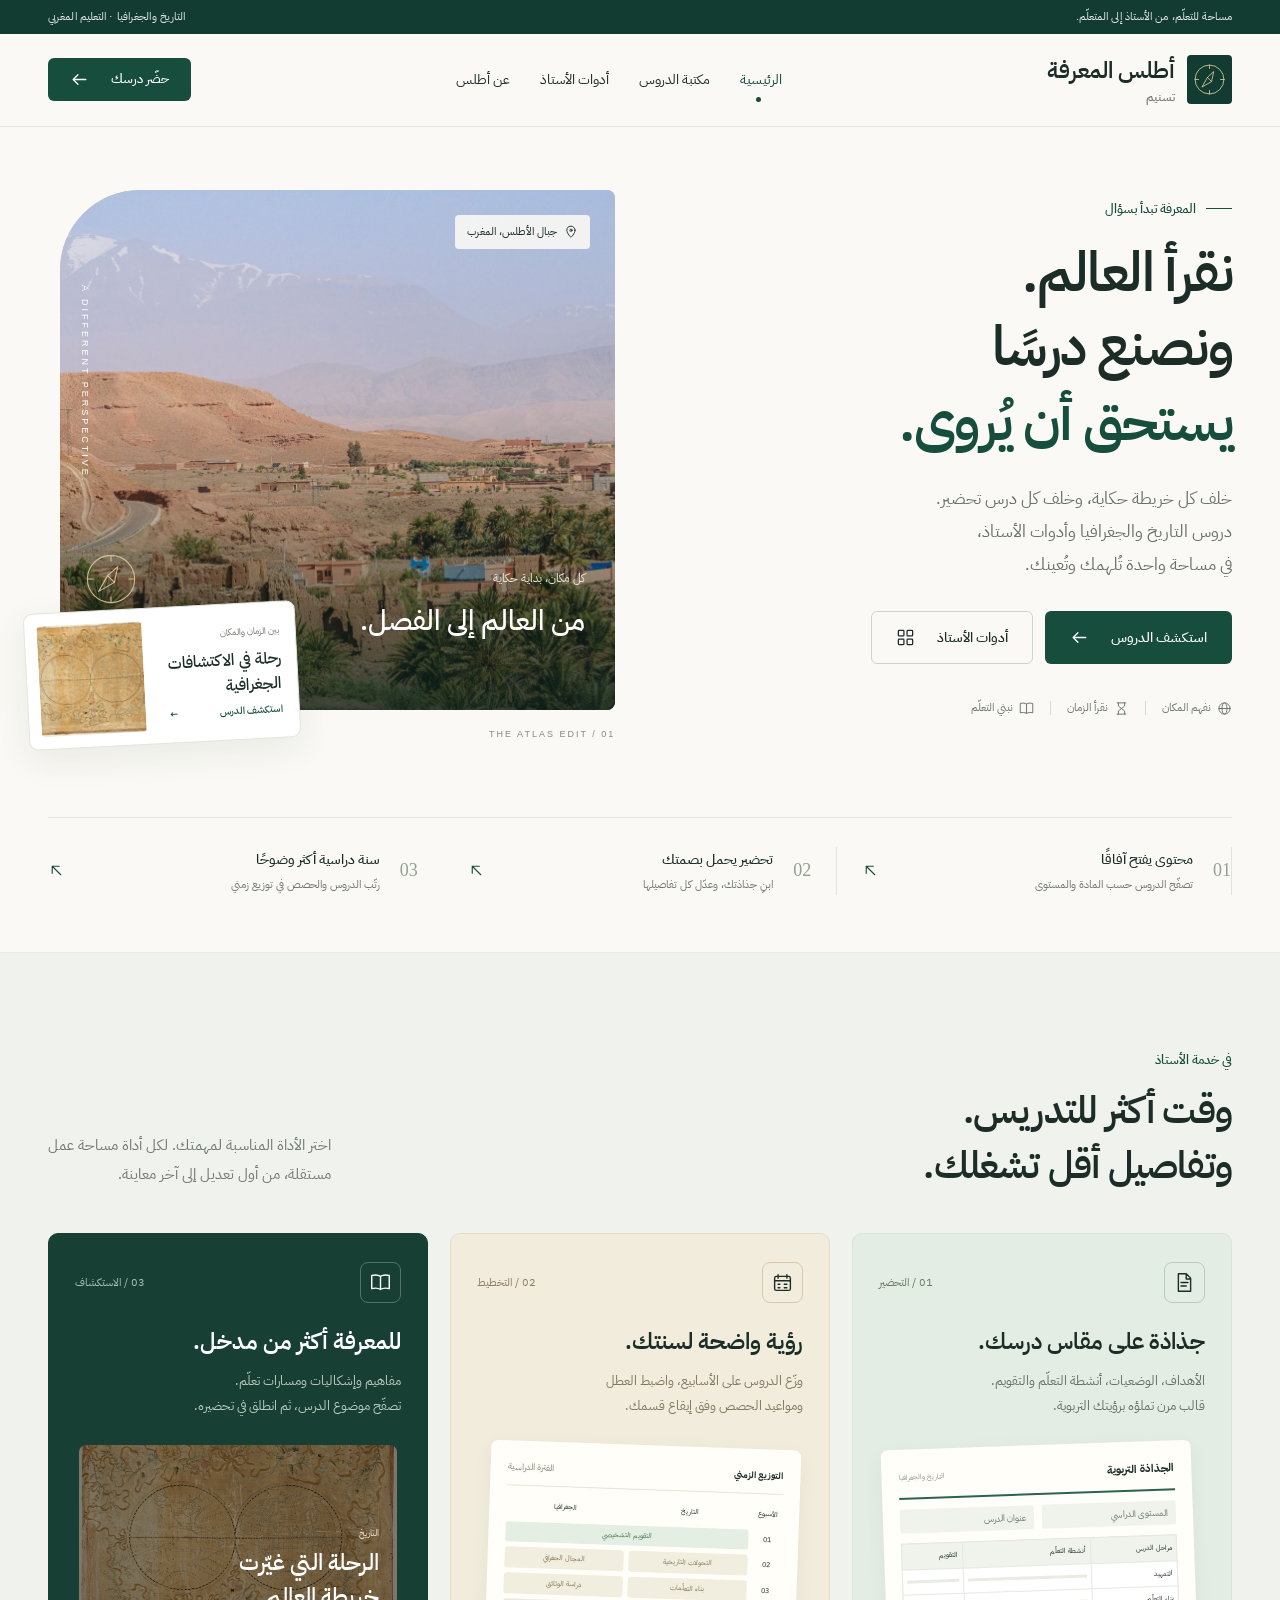
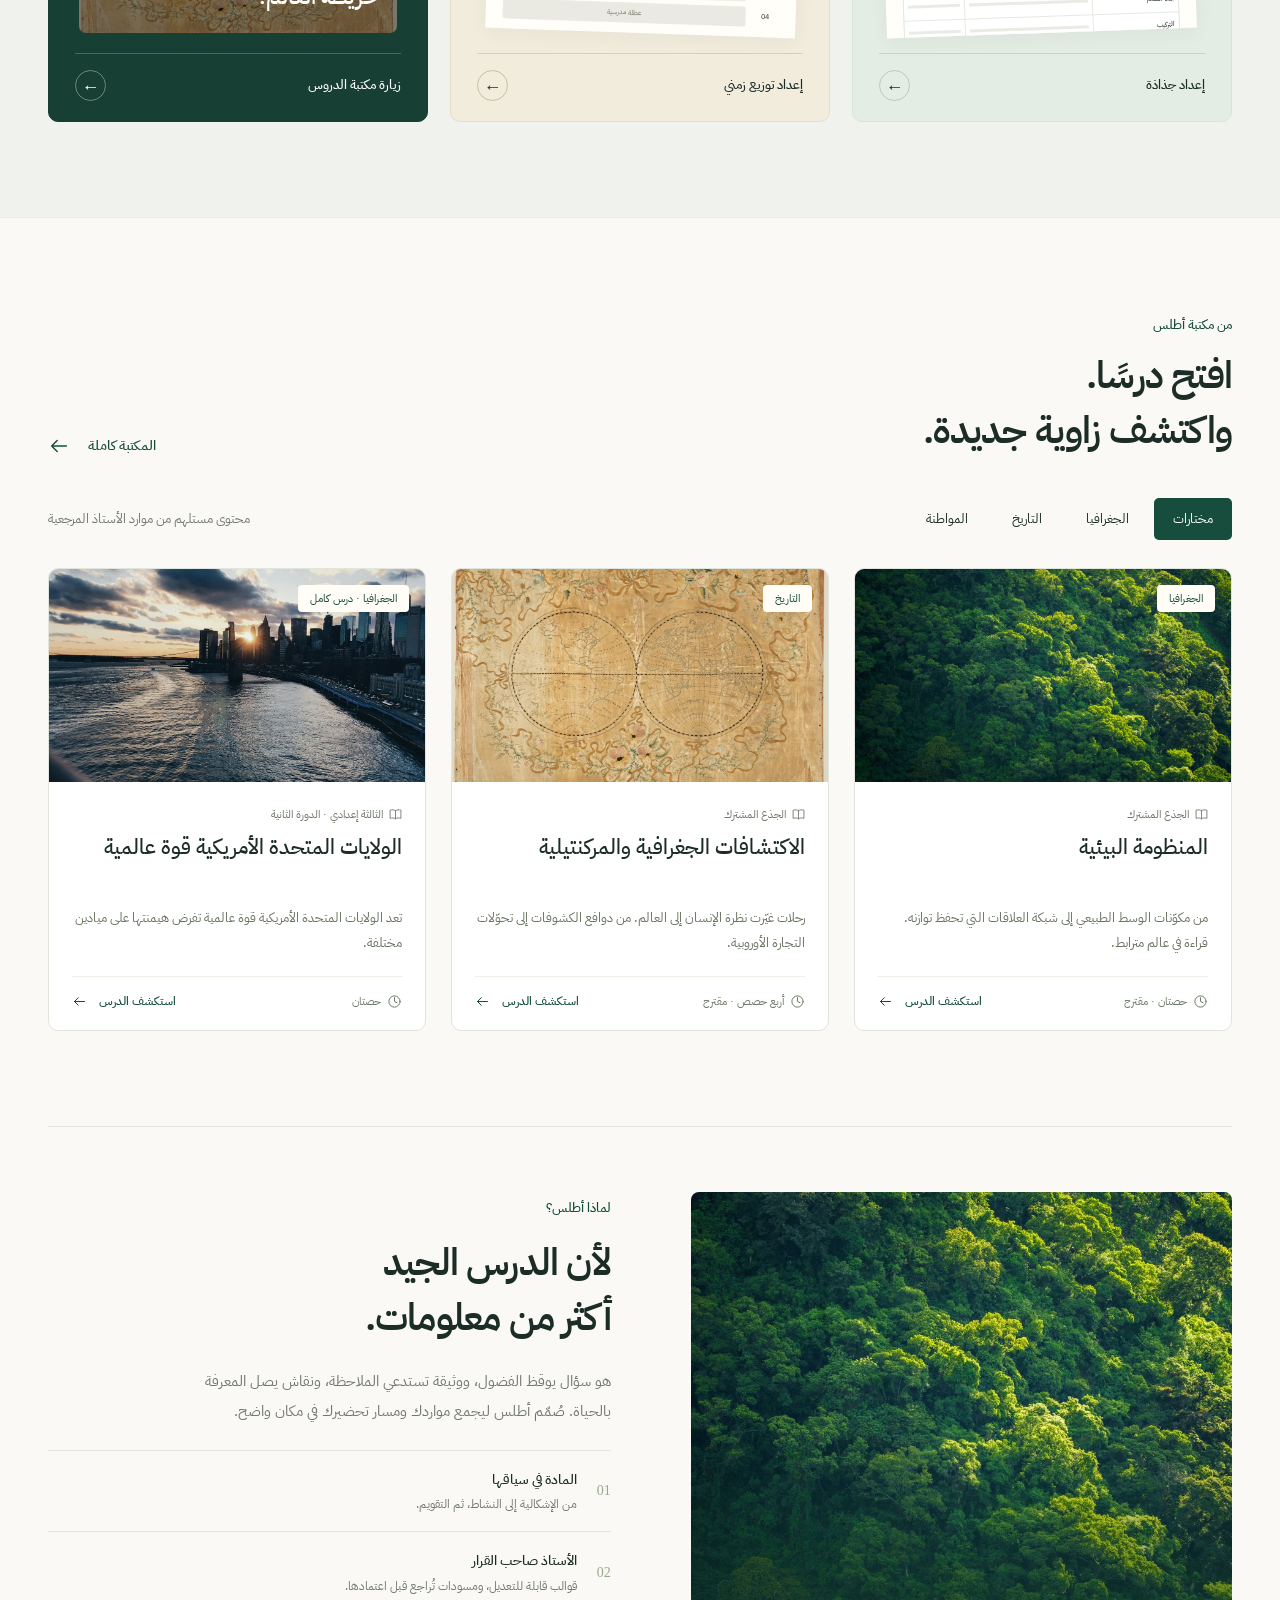
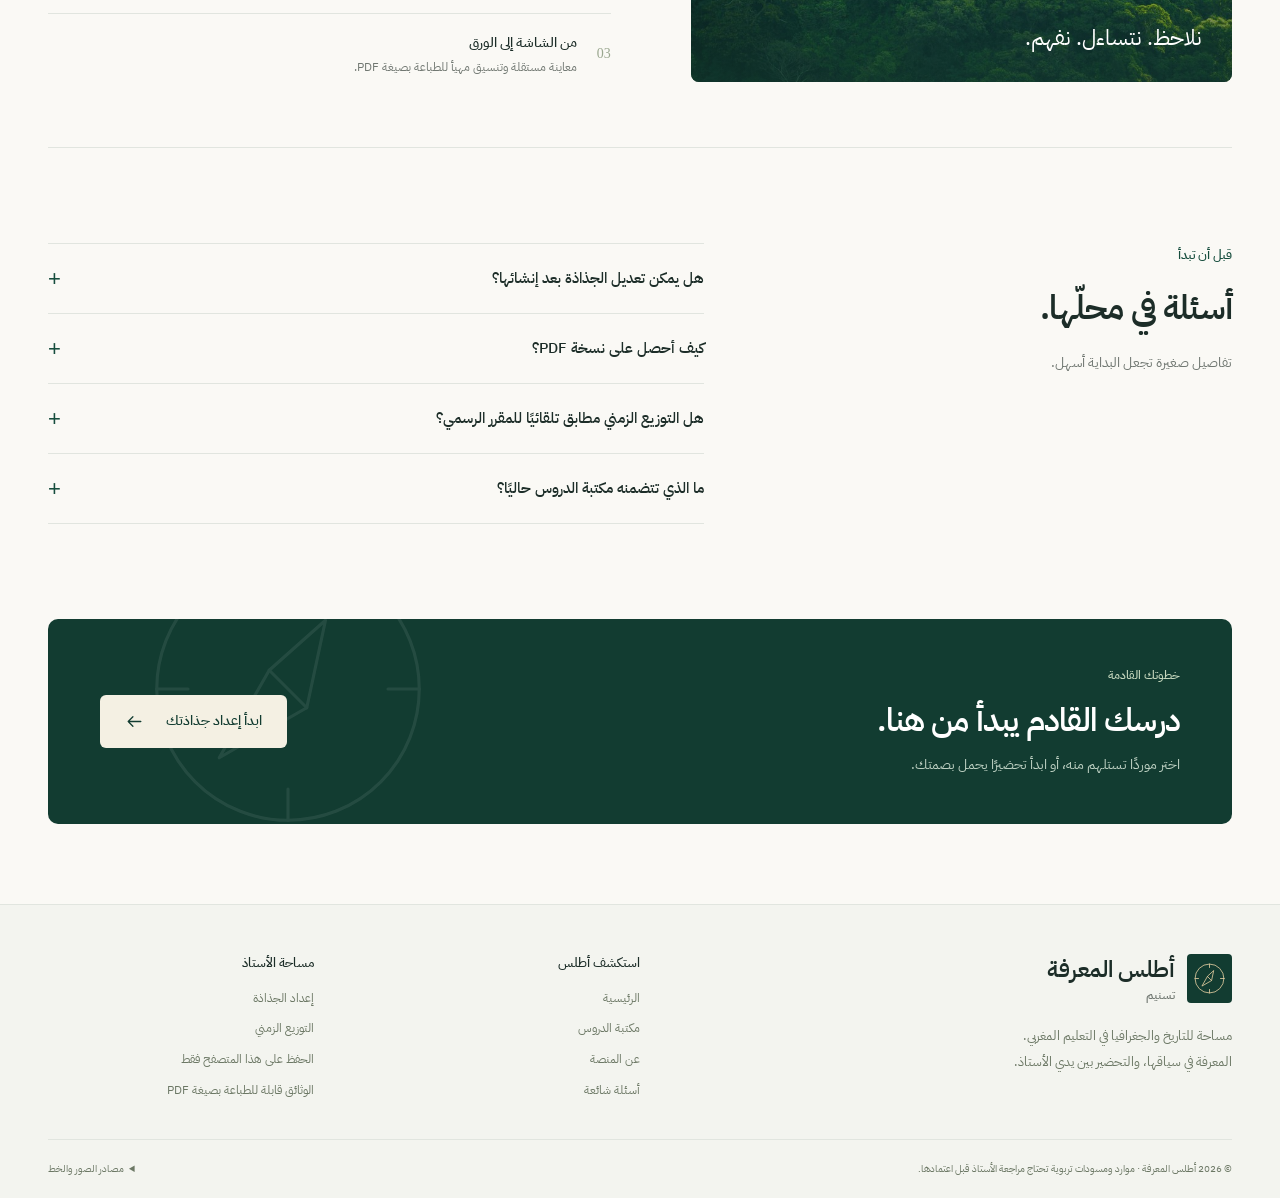
==== commit d6d2df84: "Rebuild the WWII lesson as a document-based lesson and add the name Tasnim Lesson now follows the Mo" ====
--- a/atlas-almaarifa/index.html
+++ b/atlas-almaarifa/index.html
@@ -2,7 +2,7 @@
 <html lang="ar" dir="rtl">
 <head>
   <meta charset="utf-8"><meta name="viewport" content="width=device-width,initial-scale=1">
-  <title>أطلس المعرفة — نقرأ العالم، ونصنع الدرس</title>
+  <title>أطلس المعرفة · تسنيم — نقرأ العالم، ونصنع الدرس</title>
   <meta name="description" content="مساحة لأستاذ التاريخ والجغرافيا في التعليم المغربي: دروس رقمية، إعداد الجذاذات والتوزيع الزمني، ووثائق جاهزة للطباعة.">
   <link rel="icon" href="assets/favicon.svg" type="image/svg+xml">
   <link rel="preload" href="assets/arabic-regular.ttf" as="font" type="font/ttf" crossorigin>
--- a/atlas-almaarifa/styles.css
+++ b/atlas-almaarifa/styles.css
@@ -12,7 +12,7 @@
 .skip-link{position:fixed;top:-90px;right:12px;padding:12px 25px;background:var(--deep);color:white;z-index:200}.skip-link:focus{top:8px}
 .announcement{background:var(--deep);color:#e7ece7;font-size:11px;letter-spacing:.1px}.announcement .container{display:flex;justify-content:space-between;padding-block:7px}
 #siteHeader{background:rgba(250,249,245,.98);border-bottom:1px solid var(--line);position:relative;z-index:40}.header-inner{height:92px;display:flex;align-items:center;justify-content:space-between;gap:22px}
-.brand{display:inline-flex;align-items:center;gap:12px;flex-shrink:0}.brand-mark{width:45px;height:49px;background:var(--deep);border-radius:4px;display:grid;place-items:center;color:#e1cca0}.brand-mark svg{width:33px;height:33px;stroke-width:1.2}.brand strong{font-size:23px;font-weight:600;display:block;line-height:1.5}.brand small{display:block;font-family:Arial,sans-serif;font-size:8px;letter-spacing:3.4px;font-weight:500;color:var(--muted)}
+.brand{display:inline-flex;align-items:center;gap:12px;flex-shrink:0}.brand-mark{width:45px;height:49px;background:var(--deep);border-radius:4px;display:grid;place-items:center;color:#e1cca0}.brand-mark svg{width:33px;height:33px;stroke-width:1.2}.brand strong{font-size:23px;font-weight:600;display:block;line-height:1.5}.brand small{display:block;font-size:12px;letter-spacing:0;font-weight:500;color:var(--muted);line-height:1.4}
 .nav-links{display:flex;align-items:center;gap:30px;font-size:14px}.nav-links>a{padding-block:33px;position:relative;transition:color .2s}.nav-links>a:hover,.nav-links>a[aria-current=page]{color:var(--green)}.nav-links>a[aria-current=page]:after{content:"";position:absolute;bottom:23px;width:5px;height:5px;right:50%;border-radius:50%;background:var(--green)}
 .menu-toggle{display:none;border:0;background:transparent;padding:8px}.header-cta{font-size:13px!important;min-height:43px!important;padding:9px 21px!important}
 .button{display:inline-flex;align-items:center;justify-content:center;gap:22px;padding:13px 24px;min-height:53px;border:1px solid transparent;border-radius:6px;font-weight:500;font-size:14px;line-height:1.6;transition:background .2s,transform .2s,border-color .2s}.button svg{width:19px;height:19px}.primary{background:var(--green);color:white}.primary:hover{background:#0e392c;transform:translateY(-2px)}.outline{border-color:#cdd6cd;background:transparent}.outline:hover{background:#ecf0e9;border-color:#7d9c8e}.light-button{background:#f4f0e3;color:var(--deep)}.light-button:hover{background:white}.button-row{display:flex;gap:12px;align-items:center;flex-wrap:wrap}.text-link{display:inline-flex;align-items:center;gap:18px;font-size:14px;font-weight:500;color:var(--green)}.text-link:hover{text-decoration:underline;text-underline-offset:6px}.compact{min-height:42px;padding:9px 16px;font-size:13px;gap:10px}.full-width{width:100%}
